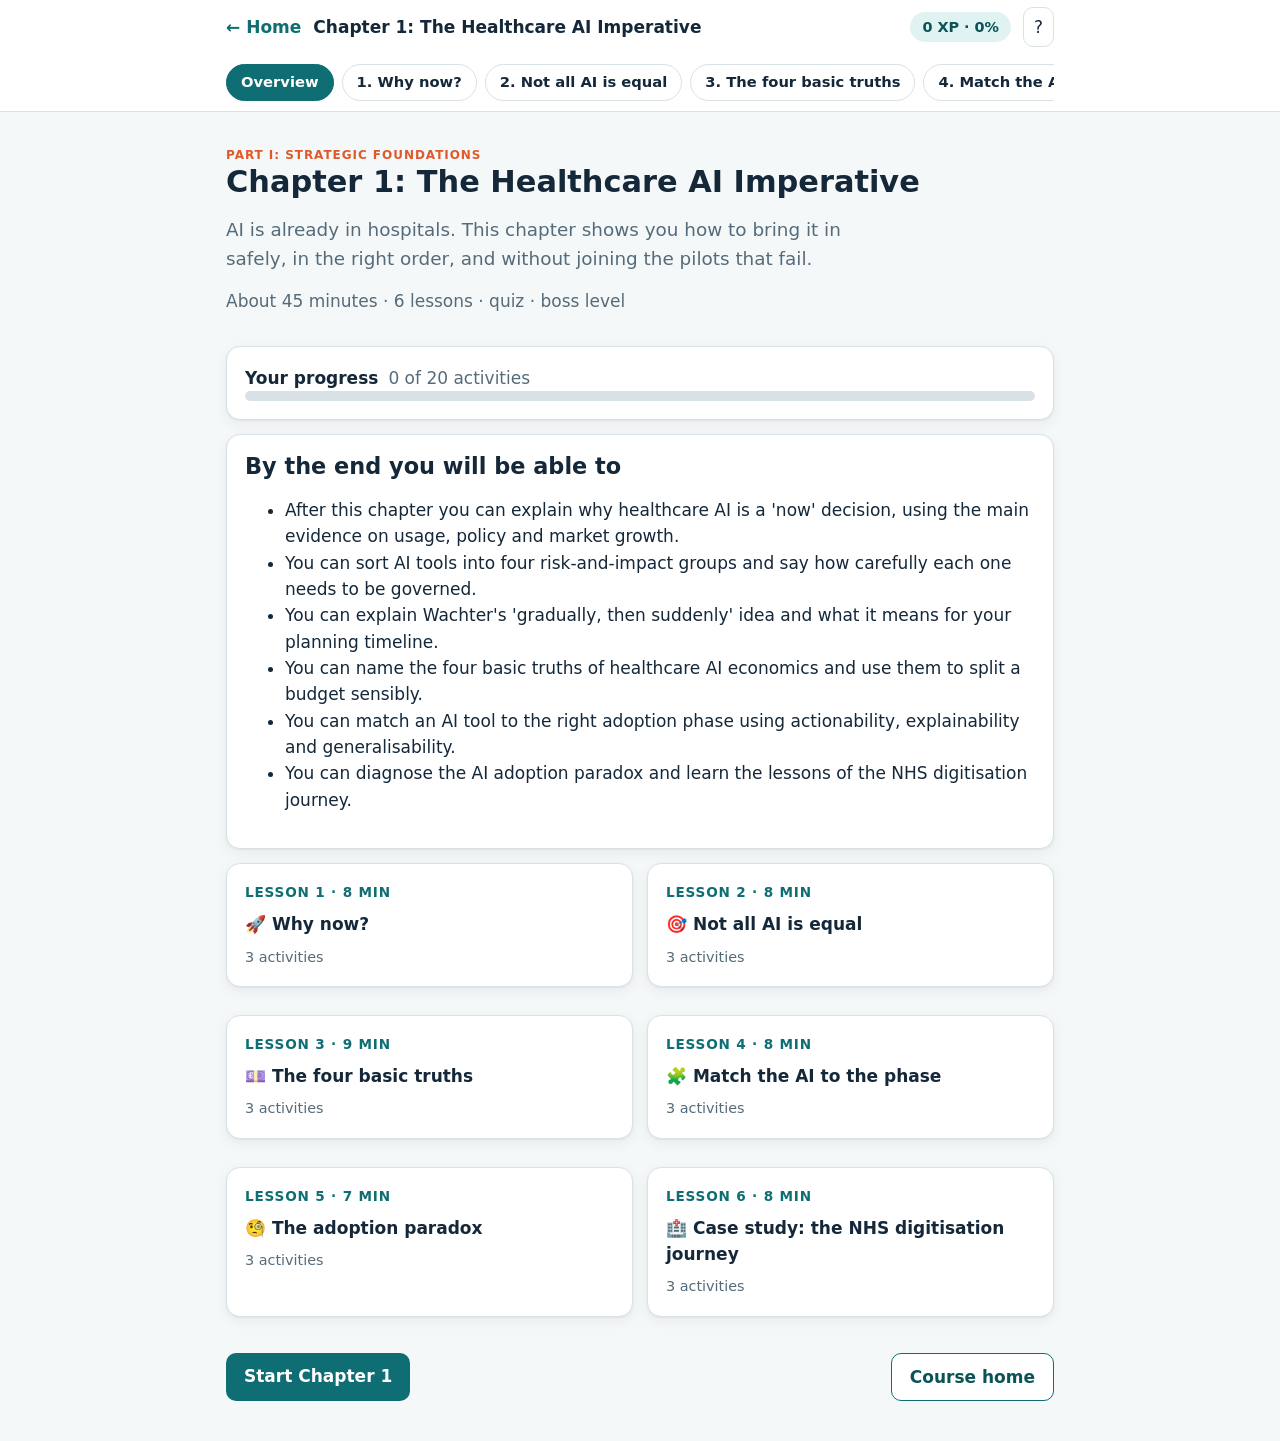
==== chapter.html @ 2eb73ba3 "Add files via upload AI Leadership in Healthcare Course" ====
<!doctype html>
<html lang="en-GB">
<head>
<meta charset="utf-8">
<meta name="viewport" content="width=device-width,initial-scale=1">
<title>Chapter</title>
<link rel="stylesheet" href="assets/style.css">
</head>
<body>
<header class="topbar"><div class="wrap"><a class="home" href="index.html">← Home</a><span class="ttl" id="ttl"></span><span class="chip" id="xp"></span><a class="iconbtn" style="text-decoration:none;color:inherit" href="guide.html" title="Quick guide">?</a></div>
<div class="wrap"><nav class="nav" id="nav" aria-label="Chapter sections"></nav></div></header>
<main class="wrap" id="main"><p class="muted">Loading…</p></main>
<noscript><p class="wrap">This course needs JavaScript switched on.</p></noscript>
<script src="assets/engine.js"></script>
<script>SAIH.chapterPage();</script>
</body>
</html>
---- assets/style.css ----
:root{
  --bg:#f5f8f8; --card:#ffffff; --ink:#14283a; --muted:#566b7a; --line:#d8e2e6;
  --brand:#0e6e73; --brand-d:#0a5357; --brand-soft:#e1f2f2;
  --accent:#e0592a; --accent-soft:#fdeadf;
  --good:#17803d; --good-soft:#e3f5e9; --bad:#b3261e; --bad-soft:#fde8e6;
  --warn:#8a5a00; --warn-soft:#fff3d6; --key:#eef3ff; --key-line:#8aa4e6;
  --shadow:0 1px 2px rgba(20,40,58,.06),0 4px 14px rgba(20,40,58,.06);
  --r:14px;
}
@media (prefers-color-scheme:dark){
  :root:not([data-theme="light"]){
    --bg:#0f1b24; --card:#16262f; --ink:#e8f0f3; --muted:#9bb0bb; --line:#2a3f4b;
    --brand:#4fc3c8; --brand-d:#7ad6da; --brand-soft:#173b40;
    --accent:#ff8a5c; --accent-soft:#40261b;
    --good:#58d08a; --good-soft:#15361f; --bad:#ff8f86; --bad-soft:#401d1a;
    --warn:#f1c55f; --warn-soft:#3a3016; --key:#1b2742; --key-line:#5d78c4;
    --shadow:0 1px 2px rgba(0,0,0,.4);
  }
}
:root[data-theme="dark"]{
  --bg:#0f1b24; --card:#16262f; --ink:#e8f0f3; --muted:#9bb0bb; --line:#2a3f4b;
  --brand:#4fc3c8; --brand-d:#7ad6da; --brand-soft:#173b40;
  --accent:#ff8a5c; --accent-soft:#40261b;
  --good:#58d08a; --good-soft:#15361f; --bad:#ff8f86; --bad-soft:#401d1a;
  --warn:#f1c55f; --warn-soft:#3a3016; --key:#1b2742; --key-line:#5d78c4;
  --shadow:0 1px 2px rgba(0,0,0,.4);
}
*{box-sizing:border-box}
html{-webkit-text-size-adjust:100%}
body{margin:0;background:var(--bg);color:var(--ink);font:17px/1.55 system-ui,-apple-system,"Segoe UI",Roboto,"Helvetica Neue",Arial,sans-serif}
a{color:var(--brand)}
h1,h2,h3{line-height:1.2;margin:0 0 .5em}
h1{font-size:1.9rem} h2{font-size:1.4rem} h3{font-size:1.1rem}
p{margin:0 0 .8em}
button{font:inherit;color:inherit;cursor:pointer}
.wrap{max-width:860px;margin:0 auto;padding:0 16px}
.topbar{position:sticky;top:0;z-index:20;background:var(--card);border-bottom:1px solid var(--line)}
.topbar .wrap{display:flex;align-items:center;gap:12px;min-height:54px}
.topbar a.home{text-decoration:none;font-weight:700;color:var(--brand)}
.topbar .ttl{flex:1;min-width:0;white-space:nowrap;overflow:hidden;text-overflow:ellipsis;font-weight:600}
.chip{display:inline-flex;align-items:center;gap:6px;background:var(--brand-soft);color:var(--brand-d);border-radius:999px;padding:4px 12px;font-weight:700;font-size:.9rem;white-space:nowrap}
.iconbtn{border:1px solid var(--line);background:var(--card);border-radius:10px;padding:6px 10px}
.hero{padding:34px 0 18px}
.hero p.lead{font-size:1.15rem;color:var(--muted);max-width:640px}
.eyebrow{text-transform:uppercase;letter-spacing:.08em;font-size:.75rem;font-weight:700;color:var(--accent)}
.card{background:var(--card);border:1px solid var(--line);border-radius:var(--r);padding:18px;box-shadow:var(--shadow);margin:0 0 14px}
.grid{display:grid;gap:14px}
@media(min-width:700px){.grid.two{grid-template-columns:1fr 1fr}}
.chcard{display:flex;flex-direction:column;gap:8px;text-decoration:none;color:inherit;transition:transform .12s}
.chcard:hover{transform:translateY(-2px)}
.chcard .num{font-weight:800;color:var(--brand);font-size:.85rem;letter-spacing:.06em}
.chcard.soon{opacity:.55}
.bar{height:10px;background:var(--line);border-radius:99px;overflow:hidden}
.bar>i{display:block;height:100%;background:var(--brand);border-radius:99px;transition:width .4s}
.muted{color:var(--muted)} .small{font-size:.9rem}
.stats{display:grid;grid-template-columns:repeat(3,1fr);gap:10px;margin-bottom:14px}
.stat{background:var(--card);border:1px solid var(--line);border-radius:var(--r);padding:12px;text-align:center}
.stat b{display:block;font-size:1.5rem;color:var(--brand)}
.btn{display:inline-block;border:0;background:var(--brand);color:#fff;border-radius:10px;padding:10px 18px;font-weight:700;text-decoration:none}
.btn:hover{background:var(--brand-d)}
.btn.alt{background:var(--card);color:var(--brand-d);border:1.5px solid var(--brand)}
.btn.ghost{background:transparent;color:var(--muted);border:1px solid var(--line)}
.btn[disabled]{opacity:.45;cursor:not-allowed}
.row{display:flex;flex-wrap:wrap;gap:10px;align-items:center}
/* chapter nav */
.nav{display:flex;gap:8px;overflow-x:auto;padding:10px 0;scrollbar-width:thin}
.nav a{flex:0 0 auto;text-decoration:none;color:var(--ink);background:var(--card);border:1px solid var(--line);border-radius:999px;padding:6px 14px;font-size:.92rem;font-weight:600}
.nav a.on{background:var(--brand);color:#fff;border-color:var(--brand)}
.nav a.done::after{content:" ✓";color:var(--good)} .nav a.on.done::after{color:#fff}
/* teach blocks */
.hook{font-size:1.1rem;background:var(--accent-soft);border-left:5px solid var(--accent);padding:14px 16px;border-radius:10px;margin-bottom:16px}
.blk{margin:0 0 14px}
.blk.keyc,.blk.anac,.blk.exc,.blk.warnc{padding:14px 16px;border-radius:12px;border-left:5px solid}
.keyc{background:var(--key);border-color:var(--key-line)}
.anac{background:var(--brand-soft);border-color:var(--brand)}
.exc{background:var(--good-soft);border-color:var(--good)}
.warnc{background:var(--warn-soft);border-color:var(--warn)}
.tag{display:block;font-size:.72rem;font-weight:800;text-transform:uppercase;letter-spacing:.08em;margin-bottom:4px;opacity:.8}
.blk ul,.blk ol{margin:.2em 0 .2em 1.2em;padding:0} .blk li{margin:.25em 0}
table.t{width:100%;border-collapse:collapse;font-size:.95rem}
table.t th,table.t td{border:1px solid var(--line);padding:8px;text-align:left;vertical-align:top}
table.t th{background:var(--brand-soft)}
.tablewrap{overflow-x:auto}
/* activities */
.act{border:2px solid var(--line);border-radius:var(--r);padding:16px;background:var(--card);margin:18px 0}
.act>.ah{display:flex;gap:10px;align-items:flex-start;margin-bottom:8px}
.act .badge{background:var(--accent);color:#fff;border-radius:8px;padding:2px 9px;font-size:.75rem;font-weight:800;text-transform:uppercase;letter-spacing:.05em;white-space:nowrap}
.act h3{margin:0}
.intro{color:var(--muted);margin-bottom:12px}
.opt{display:block;width:100%;text-align:left;background:var(--card);border:2px solid var(--line);border-radius:12px;padding:12px 14px;margin:8px 0}
.opt:hover:not([disabled]){border-color:var(--brand)}
.opt.sel{border-color:var(--brand);background:var(--brand-soft)}
.opt.right{border-color:var(--good);background:var(--good-soft)}
.opt.wrong{border-color:var(--bad);background:var(--bad-soft)}
.fb{margin-top:12px;padding:12px 14px;border-radius:12px;background:var(--brand-soft)}
.fb.good{background:var(--good-soft)} .fb.bad{background:var(--bad-soft)} .fb.mid{background:var(--warn-soft)}
.result{font-weight:800;margin:6px 0}
.pool{display:flex;flex-wrap:wrap;gap:8px;min-height:48px;padding:10px;border:2px dashed var(--line);border-radius:12px;margin-bottom:12px}
.item{background:var(--card);border:2px solid var(--brand);border-radius:10px;padding:8px 12px;cursor:grab;user-select:none;touch-action:manipulation}
.item.pick{background:var(--brand);color:#fff}
.item.ok{border-color:var(--good);background:var(--good-soft);color:var(--ink)}
.item.no{border-color:var(--bad);background:var(--bad-soft);color:var(--ink)}
.buckets{display:grid;gap:10px}
@media(min-width:640px){.buckets.n2{grid-template-columns:1fr 1fr}.buckets.n3{grid-template-columns:1fr 1fr 1fr}}
.bucket{border:2px solid var(--brand);border-radius:12px;padding:8px;min-height:110px;background:var(--brand-soft)}
.bucket.over{background:var(--accent-soft);border-color:var(--accent)}
.bucket h4{margin:0 0 6px;font-size:.95rem}
.bucket .items{display:flex;flex-wrap:wrap;gap:6px}
.whylist{margin:10px 0 0;padding-left:1.1em;font-size:.95rem}
.ol{list-style:none;padding:0;margin:0}
.ol li{display:flex;align-items:center;gap:8px;background:var(--card);border:2px solid var(--brand);border-radius:10px;padding:8px 10px;margin:6px 0}
.ol li.ok{border-color:var(--good);background:var(--good-soft)} .ol li.no{border-color:var(--bad);background:var(--bad-soft)}
.ol li.drag{opacity:.4}
.ol .n{font-weight:800;color:var(--brand);min-width:1.4em}
.ol .tx{flex:1}
.ol button{border:1px solid var(--line);background:var(--bg);border-radius:8px;width:34px;height:34px}
.mcols{display:grid;gap:12px}
@media(min-width:640px){.mcols{grid-template-columns:1fr 1fr}}
.mbtn{display:block;width:100%;text-align:left;background:var(--card);border:2px solid var(--line);border-radius:10px;padding:10px 12px;margin:6px 0;position:relative}
.mbtn.sel{border-color:var(--accent);background:var(--accent-soft)}
.mbtn.paired{border-color:var(--brand);background:var(--brand-soft)}
.mbtn.ok{border-color:var(--good);background:var(--good-soft)} .mbtn.no{border-color:var(--bad);background:var(--bad-soft)}
.mbtn .pn{position:absolute;right:8px;top:6px;background:var(--brand);color:#fff;border-radius:99px;width:22px;height:22px;text-align:center;font-size:.8rem;line-height:22px;font-weight:800}
.clz{line-height:2.4}
.gap{display:inline-block;min-width:92px;border-bottom:3px solid var(--brand);background:var(--brand-soft);border-radius:6px 6px 0 0;padding:0 8px;text-align:center;margin:0 3px;cursor:pointer;min-height:1.6em;vertical-align:middle}
.gap.focus{outline:3px solid var(--accent)}
.gap.ok{background:var(--good-soft);border-color:var(--good)} .gap.no{background:var(--bad-soft);border-color:var(--bad)}
.bank{display:flex;flex-wrap:wrap;gap:8px;margin:12px 0}
.word{background:var(--card);border:2px solid var(--brand);border-radius:99px;padding:5px 14px;cursor:grab}
.word.used{opacity:.3;pointer-events:none}
.chunk{cursor:pointer;border-radius:5px;padding:1px 2px}
.chunk:hover{background:var(--accent-soft)}
.chunk.mark{background:var(--warn-soft);outline:2px solid var(--warn)}
.chunk.hit{background:var(--good-soft);outline:2px solid var(--good)}
.chunk.miss{background:var(--bad-soft);outline:2px dashed var(--bad)}
.chunk.fp{background:var(--bad-soft);outline:2px solid var(--bad)}
.chunk.decoy{outline:2px dotted var(--muted)}
.passage{background:var(--bg);border:1px solid var(--line);border-radius:12px;padding:14px;margin-bottom:10px}
.timer{font-size:1.4rem;font-weight:800;color:var(--accent)}
.rushcard{font-size:1.25rem;font-weight:700;text-align:center;padding:26px 14px;border:3px solid var(--brand);border-radius:16px;background:var(--brand-soft);margin:12px 0}
.rushcard.shake{animation:shake .3s}
.rushbtns{display:grid;gap:10px}
.rushbtns.n2{grid-template-columns:1fr 1fr}.rushbtns.n3{grid-template-columns:1fr 1fr 1fr}
.rushbtns .btn{padding:14px 8px}
@keyframes shake{25%{transform:translateX(-8px)}75%{transform:translateX(8px)}}
.mem{display:grid;grid-template-columns:repeat(3,1fr);gap:8px}
@media(min-width:640px){.mem{grid-template-columns:repeat(4,1fr)}}
.mc{aspect-ratio:1/1;border:2px solid var(--brand);border-radius:12px;background:var(--brand);color:#fff;display:flex;align-items:center;justify-content:center;text-align:center;padding:4px;font-size:.78rem;font-weight:600;line-height:1.2}
.mc.up{background:var(--card);color:var(--ink)} .mc.done{background:var(--good-soft);border-color:var(--good);color:var(--ink)}
.mc.back{font-size:1.6rem}
.alloc{display:grid;grid-template-columns:1fr auto;gap:4px 12px;align-items:center;padding:10px 0;border-bottom:1px solid var(--line)}
.alloc input[type=range]{width:100%;grid-column:1/-1}
.alloc .val{font-weight:800;color:var(--brand);font-size:1.1rem}
.left{font-weight:800;font-size:1.1rem}
.left.zero{color:var(--good)} .left.over{color:var(--bad)}
.lvl{display:flex;align-items:flex-start;gap:10px;border:2px solid var(--line);background:var(--card);border-radius:10px;padding:8px 10px;margin:6px 0;width:100%;text-align:left}
.lvl.sel{border-color:var(--brand);background:var(--brand-soft)}
.lvl b{background:var(--brand);color:#fff;border-radius:99px;min-width:24px;height:24px;line-height:24px;text-align:center;font-size:.85rem}
.dimbar{display:grid;grid-template-columns:130px 1fr 30px;gap:8px;align-items:center;margin:6px 0;font-size:.9rem}
.scn .step{animation:fade .25s}
@keyframes fade{from{opacity:0;transform:translateY(6px)}to{opacity:1}}
.stepdots{display:flex;gap:6px;margin-bottom:10px}
.stepdots i{width:22px;height:6px;border-radius:9px;background:var(--line)} .stepdots i.on{background:var(--brand)}
.foot{display:flex;justify-content:space-between;gap:10px;margin:22px 0 40px}
.stars{font-size:1.6rem;letter-spacing:3px}
.gl dt{font-weight:800;color:var(--brand-d);margin-top:12px} .gl dd{margin:2px 0 0}
input[type=text],input[type=search]{font:inherit;padding:10px 12px;border:1.5px solid var(--line);border-radius:10px;background:var(--card);color:var(--ink);width:100%}
.toast{position:fixed;left:50%;bottom:22px;transform:translateX(-50%);background:var(--ink);color:var(--bg);padding:10px 18px;border-radius:99px;font-weight:700;z-index:50;box-shadow:var(--shadow)}
.cert{display:none}
@media print{
  body.printcert>*:not(.cert){display:none!important}
  body.printcert .cert{display:block!important;border:6px double #0e6e73;padding:50px 40px;text-align:center;color:#14283a;background:#fff;margin:20px}
  .cert h1{font-size:2.2rem;color:#0e6e73} .cert .nm{font-size:2rem;border-bottom:2px solid #14283a;display:inline-block;padding:0 30px;margin:20px 0}
}
:focus-visible{outline:3px solid var(--accent);outline-offset:2px}
@media(prefers-reduced-motion:reduce){*{animation:none!important;transition:none!important}}
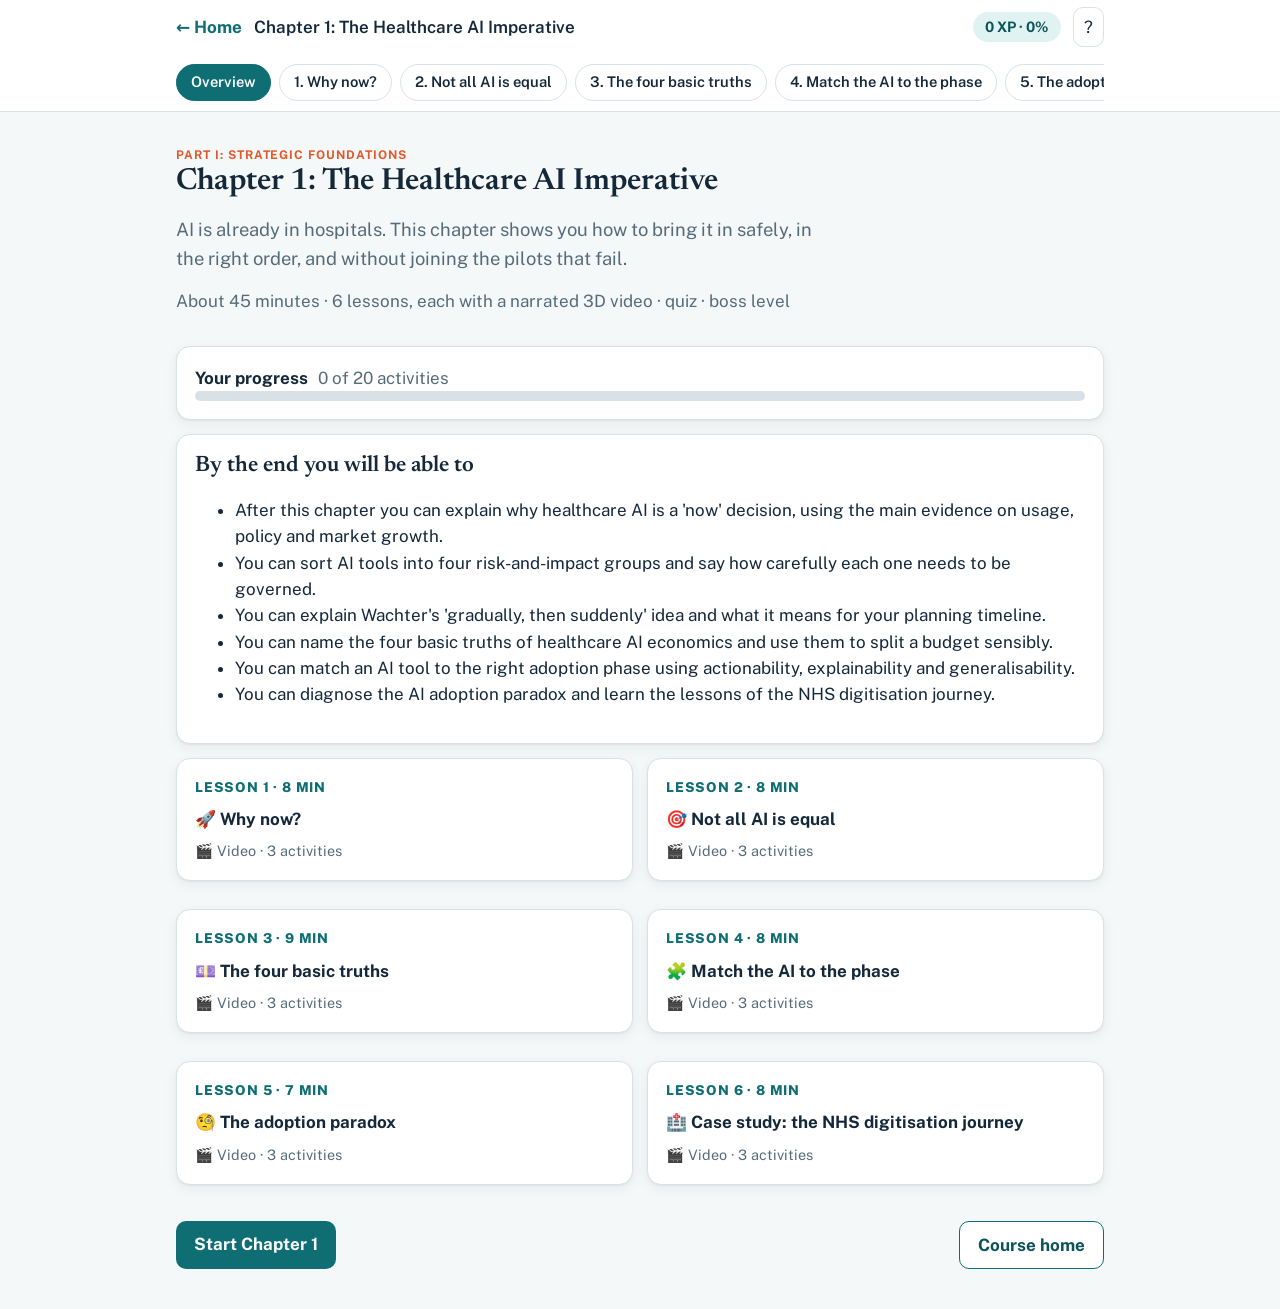
==== commit 480b85f5: "Add narrated 3D lesson videos, background music and new home hero Every lesson now opens with a 2-3 " ====
--- a/chapter.html
+++ b/chapter.html
@@ -4,6 +4,9 @@
 <meta charset="utf-8">
 <meta name="viewport" content="width=device-width,initial-scale=1">
 <title>Chapter</title>
+<link rel="preconnect" href="https://fonts.googleapis.com">
+<link rel="preconnect" href="https://fonts.gstatic.com" crossorigin>
+<link rel="stylesheet" href="https://fonts.googleapis.com/css2?family=Newsreader:opsz,wght@6..72,500;6..72,600&family=Public+Sans:wght@400;500;600;700&display=swap">
 <link rel="stylesheet" href="assets/style.css">
 </head>
 <body>
@@ -11,6 +14,10 @@
 <div class="wrap"><nav class="nav" id="nav" aria-label="Chapter sections"></nav></div></header>
 <main class="wrap" id="main"><p class="muted">Loading…</p></main>
 <noscript><p class="wrap">This course needs JavaScript switched on.</p></noscript>
+<script src="assets/three.min.js"></script>
+<script src="assets/scenes.js"></script>
+<script src="assets/music.js"></script>
+<script src="assets/video.js"></script>
 <script src="assets/engine.js"></script>
 <script>SAIH.chapterPage();</script>
 </body>
--- a/assets/style.css
+++ b/assets/style.css
@@ -27,13 +27,13 @@
 }
 *{box-sizing:border-box}
 html{-webkit-text-size-adjust:100%}
-body{margin:0;background:var(--bg);color:var(--ink);font:17px/1.55 system-ui,-apple-system,"Segoe UI",Roboto,"Helvetica Neue",Arial,sans-serif}
+body{margin:0;background:var(--bg);color:var(--ink);font:17px/1.55 "Public Sans",system-ui,-apple-system,"Segoe UI",Roboto,"Helvetica Neue",Arial,sans-serif}
 a{color:var(--brand)}
-h1,h2,h3{line-height:1.2;margin:0 0 .5em}
+h1,h2,h3{line-height:1.2;margin:0 0 .5em;font-family:"Newsreader",Georgia,"Times New Roman",serif;font-weight:600;text-wrap:balance}
 h1{font-size:1.9rem} h2{font-size:1.4rem} h3{font-size:1.1rem}
 p{margin:0 0 .8em}
 button{font:inherit;color:inherit;cursor:pointer}
-.wrap{max-width:860px;margin:0 auto;padding:0 16px}
+.wrap{max-width:960px;margin:0 auto;padding:0 16px}
 .topbar{position:sticky;top:0;z-index:20;background:var(--card);border-bottom:1px solid var(--line)}
 .topbar .wrap{display:flex;align-items:center;gap:12px;min-height:54px}
 .topbar a.home{text-decoration:none;font-weight:700;color:var(--brand)}
@@ -174,3 +174,65 @@
 }
 :focus-visible{outline:3px solid var(--accent);outline-offset:2px}
 @media(prefers-reduced-motion:reduce){*{animation:none!important;transition:none!important}}
+
+/* ===== Lesson videos, 3D and home hero (added with the narrated-video revision) ===== */
+:root{--stage:#0A1222}
+[hidden]{display:none!important}
+/* home hero: text and a live 3D scene on a deep teal-navy band */
+.homehero{margin:22px 0 16px;border-radius:18px;overflow:hidden;background:linear-gradient(135deg,#071a24 0%,#0b3b45 60%,#0e6e73 140%);color:#e6f6f6;padding:24px 20px;display:grid;gap:20px;align-items:center}
+@media(min-width:820px){.homehero{grid-template-columns:minmax(0,1.05fr) minmax(0,1fr);padding:28px}}
+.homehero h1{font-size:2.1rem;margin:4px 0 2px;color:#fff}
+.homehero .eyebrow{color:#ffb08f}
+.homehero .byline{font-family:"Newsreader",Georgia,serif;font-size:1.15rem;margin:0 0 10px;color:#cdeeee}
+.homehero .lead{color:#bfe0e2;font-size:1.03rem;max-width:60ch}
+.homehero .cover{float:left;width:110px;max-width:30vw;border-radius:6px;margin:0 16px 8px 0;box-shadow:0 10px 26px rgba(0,0,0,.45)}
+.homehero .btn{background:#ff8a5c;color:#1b0e08}
+.homehero .btn:hover{background:#ffa47f}
+.herostage{border:1px solid rgba(255,255,255,.12)}
+.how{display:grid;grid-template-columns:repeat(auto-fit,minmax(190px,1fr));gap:10px;margin:0 0 18px}
+.how div{background:var(--card);border:1px solid var(--line);border-radius:12px;padding:12px}
+.how b{display:block;margin-bottom:3px}
+.how span{font-size:.9rem;color:var(--muted)}
+/* lesson progress strip */
+.lsteps{display:flex;gap:6px;flex-wrap:wrap;margin:-4px 0 14px}
+.lsteps span{font-size:.82rem;padding:3px 11px;border-radius:99px;background:var(--brand-soft);color:var(--brand-d);font-weight:600}
+.lsteps span.ok{background:var(--good-soft);color:var(--good)}
+/* video card */
+.watch{padding:14px}
+.watchhead{display:flex;justify-content:space-between;align-items:baseline;gap:10px;flex-wrap:wrap;margin-bottom:8px}
+.stage{position:relative;aspect-ratio:16/9;width:100%;background:var(--stage);border-radius:12px;overflow:hidden}
+.stage canvas{position:absolute;inset:0;width:100%!important;height:100%!important;display:block}
+.stage:has(.bigplay:not([hidden])) .scene-title{opacity:0}
+.scene-title{position:absolute;left:12px;bottom:10px;right:56px;color:#E6F1FF;font-size:.88rem;font-weight:600;text-shadow:0 1px 3px rgba(0,0,0,.7);pointer-events:none}
+.scene-fallback{position:absolute;inset:0;display:flex;align-items:center;justify-content:center;color:#cfe3ff;font-size:1.15rem;text-align:center;padding:24px;background:radial-gradient(circle at 50% 40%,#12324a,#0A1222 70%)}
+.slidetag{position:absolute;left:10px;top:10px;z-index:2;background:rgba(10,30,34,.78);color:#fff;font-size:.75rem;padding:3px 9px;border-radius:99px;font-variant-numeric:tabular-nums}
+.bigplay{position:absolute;inset:0;z-index:1;display:flex;align-items:center;justify-content:center;flex-direction:column;gap:10px;background:linear-gradient(180deg,rgba(6,16,22,.15),rgba(6,16,22,.55));border:0;color:#fff;font-weight:700;font-size:1rem;text-shadow:0 1px 3px rgba(0,0,0,.6)}
+.bigplay span.c{width:72px;height:72px;border-radius:50%;background:var(--accent);display:flex;align-items:center;justify-content:center;box-shadow:0 6px 22px rgba(0,0,0,.4);transition:transform .15s}
+.bigplay:hover span.c{transform:scale(1.07)}
+.fsbtn{position:absolute;right:10px;bottom:8px;z-index:2;background:rgba(10,30,34,.78);color:#fff;border:0;border-radius:8px;width:36px;height:32px;font-size:1.05rem;line-height:1}
+.speaker{display:grid;grid-template-columns:auto minmax(0,1fr);gap:14px;align-items:center;margin-top:12px}
+.tutor{width:84px;aspect-ratio:1/1;border-radius:50%;background:var(--brand-soft);border:3px solid var(--card);box-shadow:0 0 0 1px var(--line);overflow:hidden}
+.tutor.speaking{box-shadow:0 0 0 3px var(--accent)}
+.tutor svg{width:100%;height:100%;display:block}
+.tutor-wrap{display:flex;flex-direction:column;align-items:center;gap:3px;font-size:.72rem;color:var(--muted);text-align:center}
+.cap{min-height:4.6em;background:var(--bg);border:1px solid var(--line);border-radius:10px;padding:10px 14px;font-size:1.05rem}
+.cap .w{color:var(--muted)} .cap .w.past{color:var(--ink)} .cap .w.now{background:var(--accent-soft);color:var(--ink);border-radius:3px;box-shadow:0 0 0 2px var(--accent-soft)}
+.ctrls{display:flex;gap:8px;align-items:center;flex-wrap:wrap;margin-top:12px}
+.ctrls .grow{flex:1}
+.ctrls .btn{padding:8px 14px}
+.ctrls .btn.small{padding:6px 11px;font-size:.88rem;font-weight:600}
+.ctrls select{padding:6px 8px;border-radius:8px;border:1px solid var(--line);background:var(--card);color:var(--ink);max-width:200px;font:inherit;font-size:.88rem}
+.ctrls .vlabel{font-size:.86rem;color:var(--muted);display:flex;gap:6px;align-items:center}
+.seg{display:inline-flex;border:1px solid var(--line);border-radius:8px;overflow:hidden}
+.seg button{border:0;background:var(--card);padding:6px 10px;font-size:.86rem;color:var(--muted)}
+.seg button+button{border-left:1px solid var(--line)}
+.seg button[aria-pressed="true"]{background:var(--brand);color:#fff;font-weight:700}
+.transcript{margin-top:12px;background:var(--bg);border:1px solid var(--line);border-radius:10px;padding:12px 14px;max-height:340px;overflow:auto}
+.transcript b{display:block;font-size:.85rem;color:var(--brand)}
+.transcript p{margin:2px 0 10px;max-width:75ch}
+.watch:fullscreen{background:#05101a;color:#e8f0f3;padding:18px;display:flex;flex-direction:column;justify-content:center;overflow:auto}
+.watch:fullscreen .stage{max-height:72vh;aspect-ratio:auto;flex:1}
+.watch:fullscreen .cap{background:#0e1d29;border-color:#24394a;color:#e8f0f3}
+.watch:fullscreen .transcript{display:none}
+@media(max-width:560px){.bigplay .bl{display:none}.bigplay span.c{width:58px;height:58px}.tutor{width:60px}.cap{font-size:.98rem}.ctrls .vlabel{width:100%}.ctrls select{max-width:none;flex:1}.homehero h1{font-size:1.7rem}}
+@media(prefers-reduced-motion:reduce){.bigplay span.c{transition:none}}
